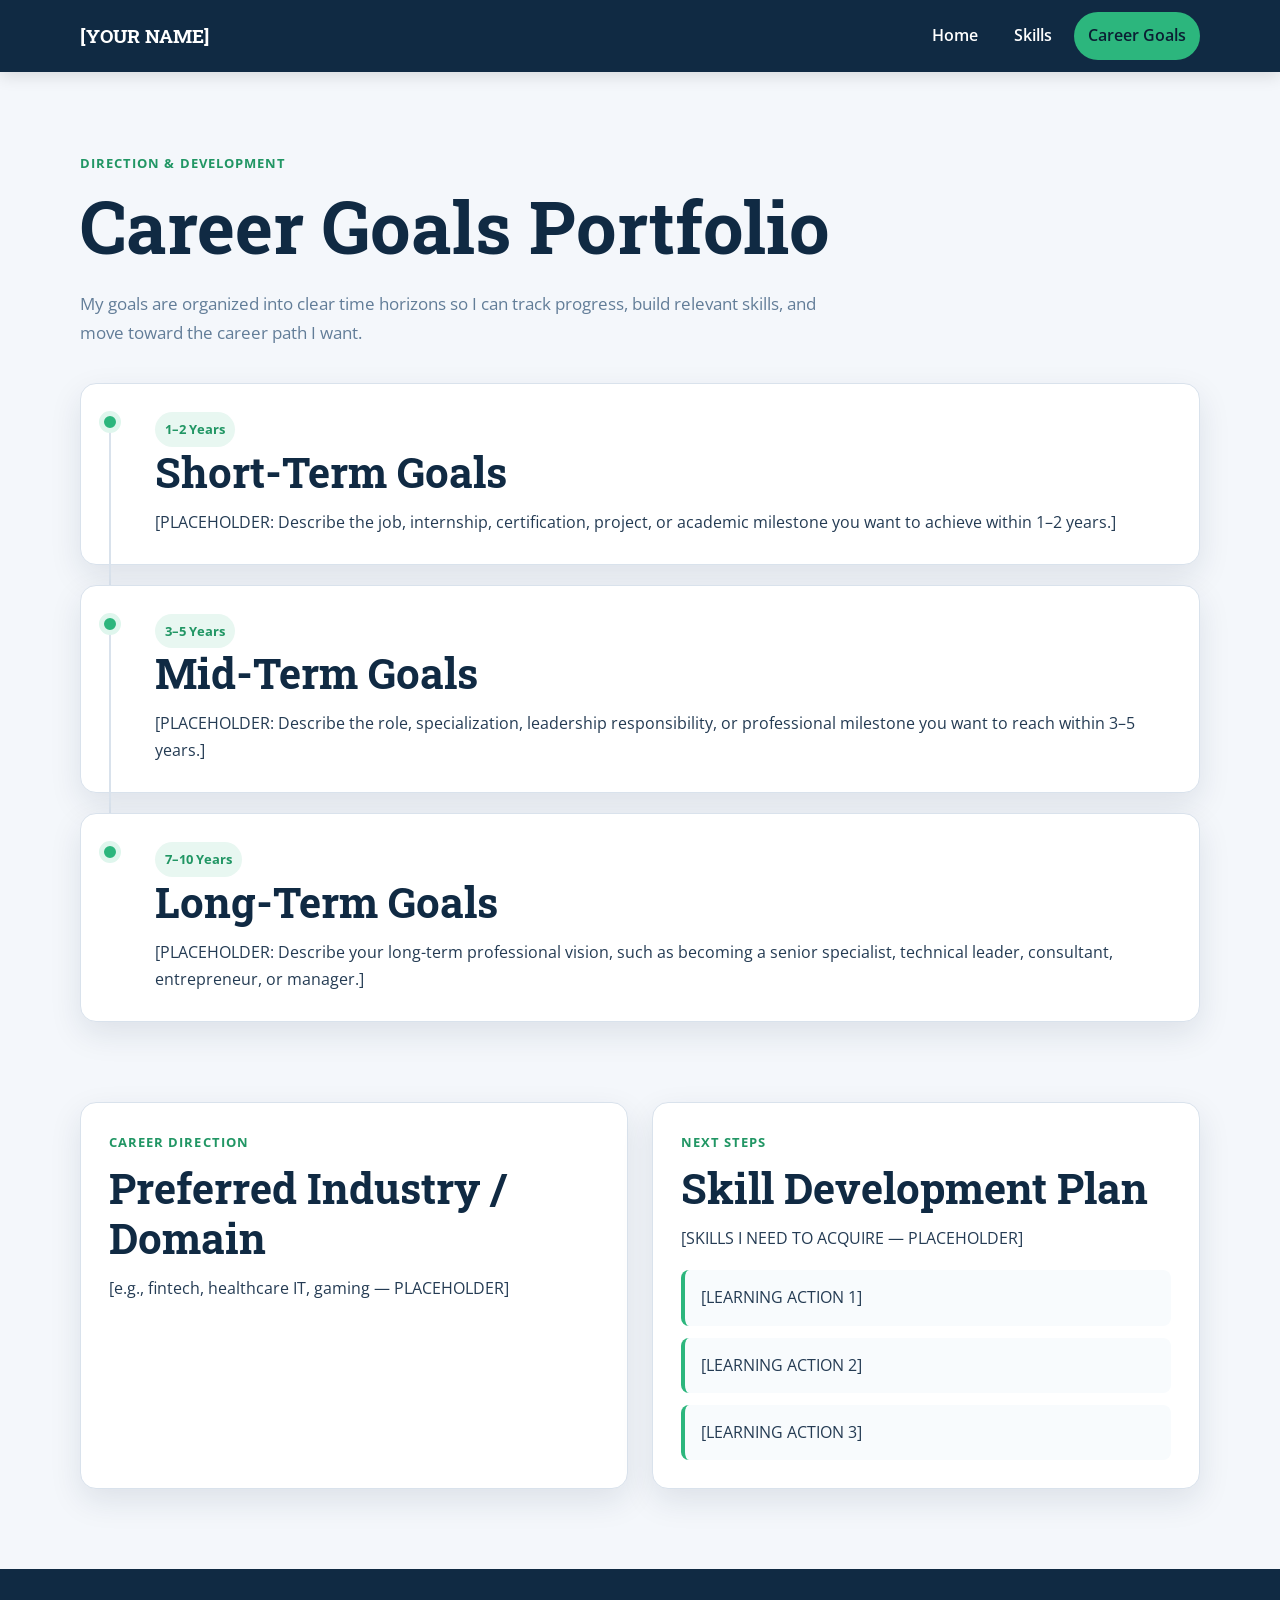
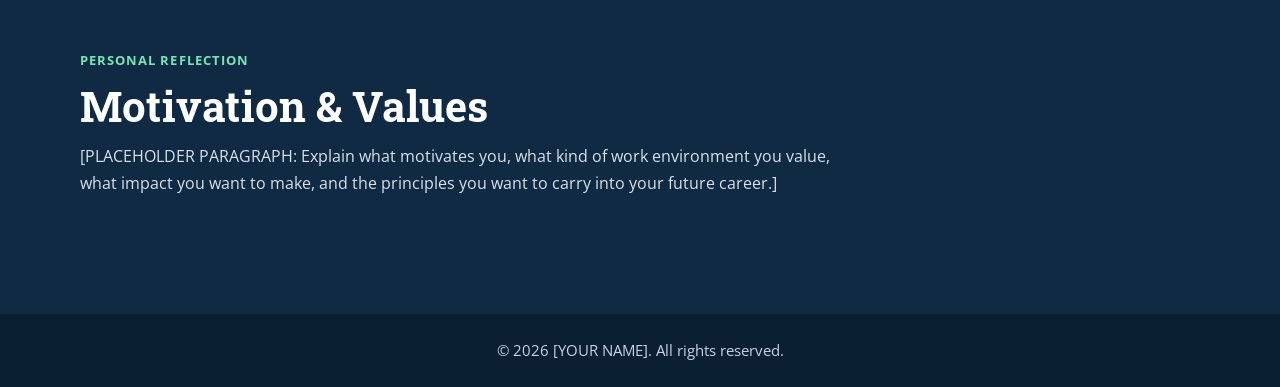
==== goals.html @ 57b277d5 "Add files via upload" ====
<!DOCTYPE html>
<html lang="en">
<head>
  <meta charset="UTF-8">
  <meta name="viewport" content="width=device-width, initial-scale=1.0">
  <meta name="description" content="Career goals portfolio for [YOUR NAME].">
  <title>Career Goals Portfolio | [YOUR NAME]</title>
  <link rel="stylesheet" href="style.css">
</head>
<body>
  <a class="skip-link" href="#main-content">Skip to content</a>

  <header class="site-header">
    <div class="container navbar">
      <a class="brand" href="index.html">[YOUR NAME]</a>
      <nav aria-label="Main navigation">
        <ul class="nav-links">
          <li><a href="index.html">Home</a></li>
          <li><a href="skills.html">Skills</a></li>
          <li><a class="active" href="goals.html">Career Goals</a></li>
        </ul>
      </nav>
    </div>
  </header>

  <main id="main-content">
    <section class="section">
      <div class="container">
        <div class="section-header">
          <div class="eyebrow">Direction &amp; Development</div>
          <h1>Career Goals Portfolio</h1>
          <p class="lead">
            My goals are organized into clear time horizons so I can track progress,
            build relevant skills, and move toward the career path I want.
          </p>
        </div>

        <div class="timeline">
          <article class="card timeline-card">
            <span class="timeline-dot" aria-hidden="true"></span>
            <span class="badge">1–2 Years</span>
            <h2>Short-Term Goals</h2>
            <p>[PLACEHOLDER: Describe the job, internship, certification, project, or academic milestone you want to achieve within 1–2 years.]</p>
          </article>

          <article class="card timeline-card">
            <span class="timeline-dot" aria-hidden="true"></span>
            <span class="badge">3–5 Years</span>
            <h2>Mid-Term Goals</h2>
            <p>[PLACEHOLDER: Describe the role, specialization, leadership responsibility, or professional milestone you want to reach within 3–5 years.]</p>
          </article>

          <article class="card timeline-card">
            <span class="timeline-dot" aria-hidden="true"></span>
            <span class="badge">7–10 Years</span>
            <h2>Long-Term Goals</h2>
            <p>[PLACEHOLDER: Describe your long-term professional vision, such as becoming a senior specialist, technical leader, consultant, entrepreneur, or manager.]</p>
          </article>
        </div>

        <section class="section" style="padding-bottom: 0;">
          <div class="grid grid-2">
            <article class="card">
              <div class="eyebrow">Career Direction</div>
              <h2>Preferred Industry / Domain</h2>
              <p>[e.g., fintech, healthcare IT, gaming — PLACEHOLDER]</p>
            </article>

            <article class="card">
              <div class="eyebrow">Next Steps</div>
              <h2>Skill Development Plan</h2>
              <p>[SKILLS I NEED TO ACQUIRE — PLACEHOLDER]</p>
              <ul class="goal-list" style="margin-top: 18px;">
                <li>[LEARNING ACTION 1]</li>
                <li>[LEARNING ACTION 2]</li>
                <li>[LEARNING ACTION 3]</li>
              </ul>
            </article>
          </div>
        </section>
      </div>
    </section>

    <section class="section reflection">
      <div class="container">
        <div class="section-header">
          <div class="eyebrow">Personal Reflection</div>
          <h2>Motivation &amp; Values</h2>
          <p>
            [PLACEHOLDER PARAGRAPH: Explain what motivates you, what kind of work
            environment you value, what impact you want to make, and the principles
            you want to carry into your future career.]
          </p>
        </div>
      </div>
    </section>
  </main>

  <footer>
    <div class="container">
      &copy; <span id="year">2026</span> [YOUR NAME]. All rights reserved.
    </div>
  </footer>

  <script>
    document.getElementById("year").textContent = new Date().getFullYear();
  </script>
</body>
</html>
---- style.css ----
@import url('https://fonts.googleapis.com/css2?family=Open+Sans:wght@400;500;600;700&family=Roboto+Slab:wght@600;700&display=swap');

:root {
  --navy: #102a43;
  --navy-dark: #0b1f33;
  --accent: #2cb67d;
  --accent-dark: #219664;
  --white: #ffffff;
  --bg: #f4f7fb;
  --surface: #ffffff;
  --text: #243b53;
  --muted: #627d98;
  --border: #d9e2ec;
  --shadow: 0 12px 32px rgba(16, 42, 67, 0.10);
  --radius: 16px;
}

* {
  box-sizing: border-box;
  margin: 0;
  padding: 0;
}

html {
  scroll-behavior: smooth;
}

body {
  font-family: "Open Sans", Arial, sans-serif;
  color: var(--text);
  background: var(--bg);
  line-height: 1.7;
}

a {
  color: inherit;
  text-decoration: none;
}

img {
  max-width: 100%;
  display: block;
}

.container {
  width: min(1120px, 92%);
  margin: 0 auto;
}

/* Navigation */
.site-header {
  background: var(--navy);
  color: var(--white);
  position: sticky;
  top: 0;
  z-index: 1000;
  box-shadow: 0 4px 16px rgba(0, 0, 0, 0.12);
}

.navbar {
  min-height: 72px;
  display: flex;
  align-items: center;
  justify-content: space-between;
  gap: 24px;
}

.brand {
  font-family: "Roboto Slab", Georgia, serif;
  font-size: 1.2rem;
  font-weight: 700;
  white-space: nowrap;
}

.nav-links {
  display: flex;
  list-style: none;
  gap: 8px;
  flex-wrap: wrap;
  justify-content: flex-end;
}

.nav-links a {
  display: inline-block;
  padding: 10px 14px;
  border-radius: 999px;
  font-weight: 600;
  transition: background 0.2s ease, color 0.2s ease;
}

.nav-links a:hover,
.nav-links a.active {
  background: var(--accent);
  color: var(--navy-dark);
}

/* Shared sections */
main {
  min-height: calc(100vh - 150px);
}

.section {
  padding: 80px 0;
}

.section-header {
  max-width: 760px;
  margin-bottom: 36px;
}

.eyebrow {
  color: var(--accent-dark);
  font-weight: 700;
  text-transform: uppercase;
  letter-spacing: 0.08em;
  font-size: 0.82rem;
  margin-bottom: 10px;
}

h1,
h2,
h3 {
  font-family: "Roboto Slab", Georgia, serif;
  line-height: 1.2;
  color: var(--navy);
}

h1 {
  font-size: clamp(2.3rem, 6vw, 4.5rem);
  margin-bottom: 18px;
}

h2 {
  font-size: clamp(1.8rem, 4vw, 2.6rem);
  margin-bottom: 12px;
}

h3 {
  font-size: 1.2rem;
  margin-bottom: 10px;
}

.lead {
  color: var(--muted);
  font-size: 1.08rem;
}

.card {
  background: var(--surface);
  border: 1px solid var(--border);
  border-radius: var(--radius);
  box-shadow: var(--shadow);
  padding: 28px;
}

.grid {
  display: grid;
  gap: 24px;
}

.grid-2 {
  grid-template-columns: repeat(2, minmax(0, 1fr));
}

.grid-3 {
  grid-template-columns: repeat(3, minmax(0, 1fr));
}

.badge {
  display: inline-flex;
  align-items: center;
  gap: 6px;
  padding: 6px 10px;
  border-radius: 999px;
  background: #e8f7f1;
  color: var(--accent-dark);
  font-size: 0.82rem;
  font-weight: 700;
}

.button {
  display: inline-block;
  padding: 12px 18px;
  border-radius: 10px;
  background: var(--accent);
  color: var(--navy-dark);
  font-weight: 700;
  transition: transform 0.2s ease, background 0.2s ease;
}

.button:hover {
  background: #39c98d;
  transform: translateY(-2px);
}

.button.secondary {
  background: transparent;
  color: var(--navy);
  border: 1px solid var(--border);
}

.button.secondary:hover {
  background: var(--white);
}

/* Home */
.hero {
  padding: 92px 0 70px;
  background:
    radial-gradient(circle at top right, rgba(44, 182, 125, 0.18), transparent 35%),
    linear-gradient(180deg, #ffffff 0%, #eef5f9 100%);
}

.hero-layout {
  display: grid;
  grid-template-columns: 1.25fr 0.75fr;
  align-items: center;
  gap: 52px;
}

.hero-copy p {
  max-width: 700px;
  margin-bottom: 24px;
}

.hero-actions {
  display: flex;
  gap: 12px;
  flex-wrap: wrap;
}

.photo-placeholder {
  width: 100%;
  max-width: 380px;
  height: 420px;
  margin: 0 auto;
  border-radius: 24px;
  overflow: hidden;
  background: var(--white);
  border: 1px solid var(--border);
  box-shadow: var(--shadow);
}

.photo-placeholder img {
  width: 100%;
  height: 100%;
  object-fit: cover;
  object-position: center;
}

.contact-list {
  list-style: none;
  display: grid;
  gap: 10px;
  margin-top: 18px;
}

.contact-list strong {
  color: var(--navy);
}

/* Skills */
.skill-category {
  margin-bottom: 28px;
}

.skill-list {
  display: grid;
  gap: 16px;
  margin-top: 16px;
}

.skill-item {
  padding: 18px;
  border: 1px solid var(--border);
  border-radius: 12px;
  background: #fbfdff;
}

.skill-top {
  display: flex;
  justify-content: space-between;
  gap: 16px;
  margin-bottom: 10px;
  align-items: center;
}

.skill-name {
  font-weight: 700;
  color: var(--navy);
}

.skill-context {
  color: var(--muted);
  margin-top: 8px;
  font-size: 0.95rem;
}

.proficiency {
  min-width: 120px;
  text-align: right;
  font-weight: 700;
  font-size: 0.85rem;
  color: var(--accent-dark);
}

.progress {
  height: 9px;
  border-radius: 999px;
  background: #dfe7ee;
  overflow: hidden;
}

.progress span {
  display: block;
  height: 100%;
  background: var(--accent);
  border-radius: inherit;
}

/* Progress examples: 1=20%, 2=40%, 3=60%, 4=80%, 5=100% */
.level-1 span { width: 20%; }
.level-2 span { width: 40%; }
.level-3 span { width: 60%; }
.level-4 span { width: 80%; }
.level-5 span { width: 100%; }

.gap-list,
.goal-list {
  list-style: none;
  display: grid;
  gap: 12px;
}

.gap-list li,
.goal-list li {
  padding: 14px 16px;
  border-left: 4px solid var(--accent);
  background: #f8fbfd;
  border-radius: 8px;
}

/* Goals */
.timeline {
  display: grid;
  gap: 20px;
}

.timeline-card {
  position: relative;
  padding-left: 74px;
}

.timeline-card::before {
  content: "";
  position: absolute;
  left: 28px;
  top: 32px;
  bottom: -32px;
  width: 2px;
  background: var(--border);
}

.timeline-card:last-child::before {
  display: none;
}

.timeline-dot {
  position: absolute;
  left: 18px;
  top: 27px;
  width: 22px;
  height: 22px;
  border-radius: 50%;
  background: var(--accent);
  border: 5px solid #dff6ed;
}

.reflection {
  background: var(--navy);
  color: var(--white);
}

.reflection h2,
.reflection h3 {
  color: var(--white);
}

.reflection p {
  color: #d9e2ec;
}

.reflection .eyebrow {
  color: #79e2b6;
}

footer {
  background: var(--navy-dark);
  color: #c8d3df;
  text-align: center;
  padding: 24px 0;
  font-size: 0.92rem;
}

/* Accessibility */
.skip-link {
  position: absolute;
  left: -9999px;
  top: auto;
}

.skip-link:focus {
  left: 12px;
  top: 12px;
  z-index: 2000;
  background: var(--white);
  color: var(--navy);
  padding: 10px 14px;
  border-radius: 8px;
}

/* Responsive */
@media (max-width: 900px) {
  .hero-layout,
  .grid-3 {
    grid-template-columns: 1fr;
  }

  .grid-2 {
    grid-template-columns: 1fr;
  }

  .photo-placeholder {
    min-height: 260px;
  }
}

@media (max-width: 680px) {
  .navbar {
    align-items: flex-start;
    padding: 14px 0;
    flex-direction: column;
  }

  .nav-links {
    width: 100%;
    justify-content: flex-start;
  }

  .nav-links a {
    padding: 8px 11px;
    font-size: 0.92rem;
  }

  .hero {
    padding-top: 58px;
  }

  .section {
    padding: 58px 0;
  }

  .card {
    padding: 22px;
  }

  .timeline-card {
    padding-left: 56px;
  }

  .timeline-card::before {
    left: 20px;
  }

  .timeline-dot {
    left: 10px;
  }

  .skill-top {
    flex-direction: column;
    align-items: flex-start;
  }

  .proficiency {
    text-align: left;
  }
}
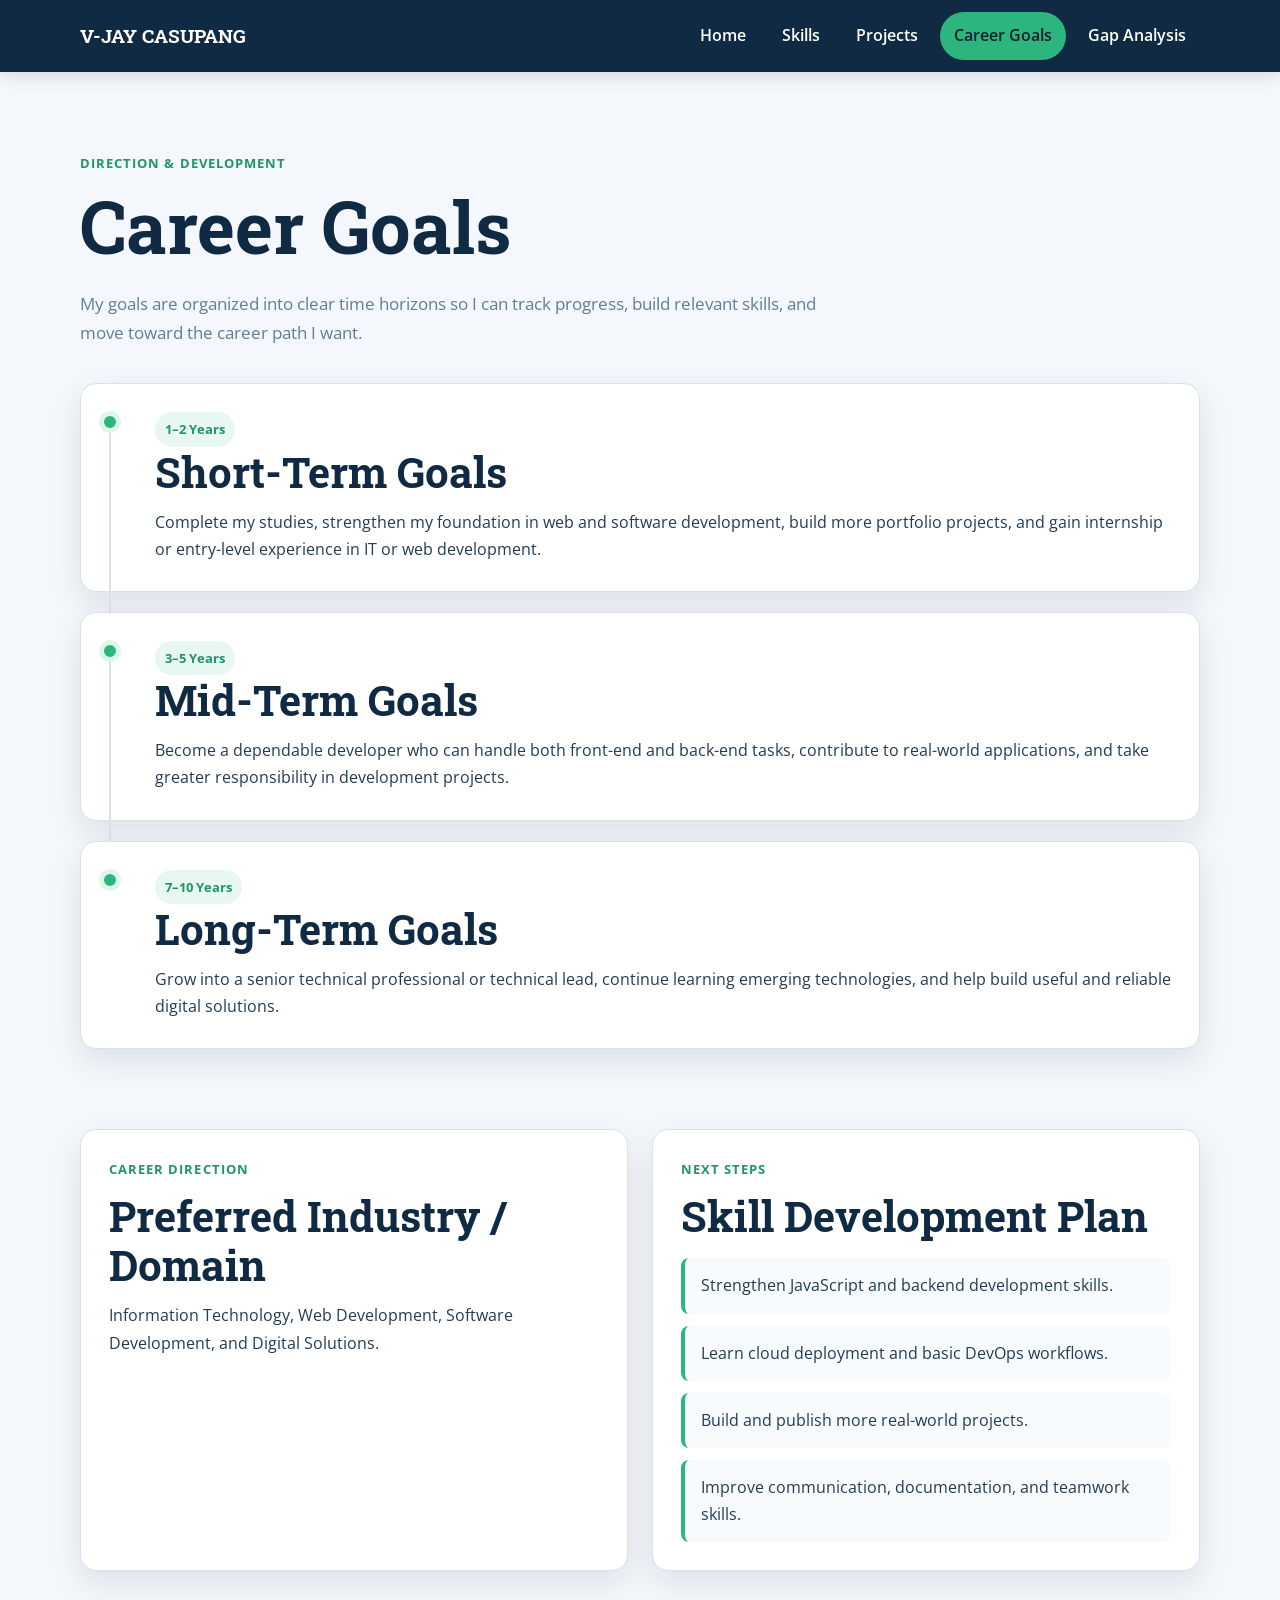
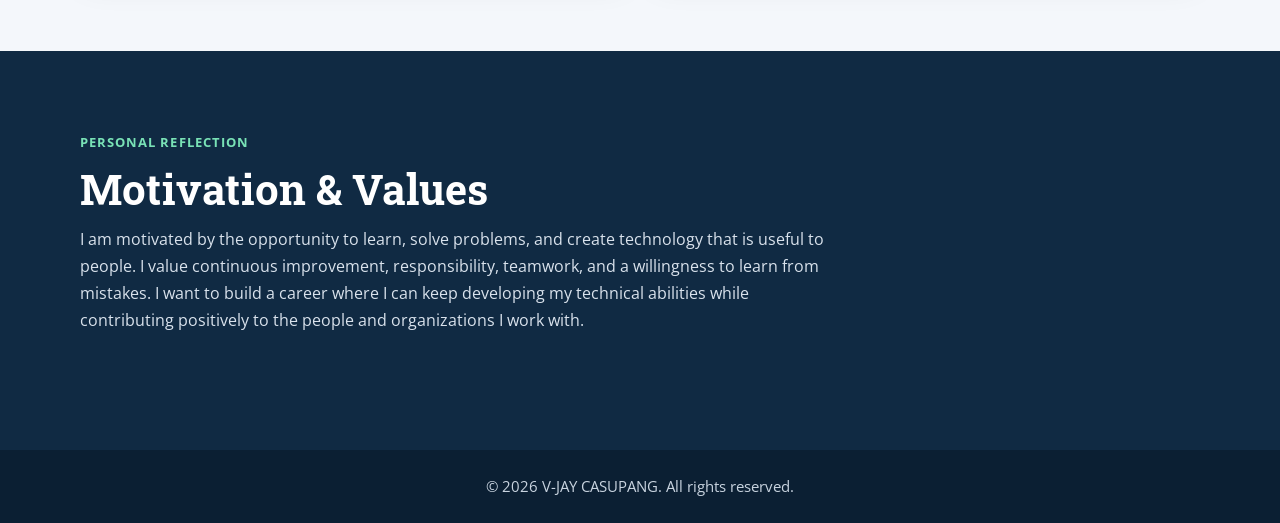
==== commit 2220dbbb: "Update goals.html" ====
--- a/goals.html
+++ b/goals.html
@@ -1,109 +1,15 @@
 <!DOCTYPE html>
 <html lang="en">
-<head>
-  <meta charset="UTF-8">
-  <meta name="viewport" content="width=device-width, initial-scale=1.0">
-  <meta name="description" content="Career goals portfolio for [YOUR NAME].">
-  <title>Career Goals Portfolio | [YOUR NAME]</title>
-  <link rel="stylesheet" href="style.css">
-</head>
-<body>
-  <a class="skip-link" href="#main-content">Skip to content</a>
-
-  <header class="site-header">
-    <div class="container navbar">
-      <a class="brand" href="index.html">[YOUR NAME]</a>
-      <nav aria-label="Main navigation">
-        <ul class="nav-links">
-          <li><a href="index.html">Home</a></li>
-          <li><a href="skills.html">Skills</a></li>
-          <li><a class="active" href="goals.html">Career Goals</a></li>
-        </ul>
-      </nav>
-    </div>
-  </header>
-
-  <main id="main-content">
-    <section class="section">
-      <div class="container">
-        <div class="section-header">
-          <div class="eyebrow">Direction &amp; Development</div>
-          <h1>Career Goals Portfolio</h1>
-          <p class="lead">
-            My goals are organized into clear time horizons so I can track progress,
-            build relevant skills, and move toward the career path I want.
-          </p>
-        </div>
-
-        <div class="timeline">
-          <article class="card timeline-card">
-            <span class="timeline-dot" aria-hidden="true"></span>
-            <span class="badge">1–2 Years</span>
-            <h2>Short-Term Goals</h2>
-            <p>[PLACEHOLDER: Describe the job, internship, certification, project, or academic milestone you want to achieve within 1–2 years.]</p>
-          </article>
-
-          <article class="card timeline-card">
-            <span class="timeline-dot" aria-hidden="true"></span>
-            <span class="badge">3–5 Years</span>
-            <h2>Mid-Term Goals</h2>
-            <p>[PLACEHOLDER: Describe the role, specialization, leadership responsibility, or professional milestone you want to reach within 3–5 years.]</p>
-          </article>
-
-          <article class="card timeline-card">
-            <span class="timeline-dot" aria-hidden="true"></span>
-            <span class="badge">7–10 Years</span>
-            <h2>Long-Term Goals</h2>
-            <p>[PLACEHOLDER: Describe your long-term professional vision, such as becoming a senior specialist, technical leader, consultant, entrepreneur, or manager.]</p>
-          </article>
-        </div>
-
-        <section class="section" style="padding-bottom: 0;">
-          <div class="grid grid-2">
-            <article class="card">
-              <div class="eyebrow">Career Direction</div>
-              <h2>Preferred Industry / Domain</h2>
-              <p>[e.g., fintech, healthcare IT, gaming — PLACEHOLDER]</p>
-            </article>
-
-            <article class="card">
-              <div class="eyebrow">Next Steps</div>
-              <h2>Skill Development Plan</h2>
-              <p>[SKILLS I NEED TO ACQUIRE — PLACEHOLDER]</p>
-              <ul class="goal-list" style="margin-top: 18px;">
-                <li>[LEARNING ACTION 1]</li>
-                <li>[LEARNING ACTION 2]</li>
-                <li>[LEARNING ACTION 3]</li>
-              </ul>
-            </article>
-          </div>
-        </section>
-      </div>
-    </section>
-
-    <section class="section reflection">
-      <div class="container">
-        <div class="section-header">
-          <div class="eyebrow">Personal Reflection</div>
-          <h2>Motivation &amp; Values</h2>
-          <p>
-            [PLACEHOLDER PARAGRAPH: Explain what motivates you, what kind of work
-            environment you value, what impact you want to make, and the principles
-            you want to carry into your future career.]
-          </p>
-        </div>
-      </div>
-    </section>
-  </main>
-
-  <footer>
-    <div class="container">
-      &copy; <span id="year">2026</span> [YOUR NAME]. All rights reserved.
-    </div>
-  </footer>
-
-  <script>
-    document.getElementById("year").textContent = new Date().getFullYear();
-  </script>
-</body>
-</html>
+<head><meta charset="UTF-8"><meta name="viewport" content="width=device-width, initial-scale=1.0"><meta name="description" content="Career goals portfolio for V-JAY CASUPANG."><title>Career Goals | V-JAY CASUPANG</title><link rel="stylesheet" href="style.css"></head>
+<body><a class="skip-link" href="#main-content">Skip to content</a>
+<header class="site-header"><div class="container navbar"><a class="brand" href="index.html">V-JAY CASUPANG</a><nav aria-label="Main navigation"><ul class="nav-links"><li><a href="index.html">Home</a></li><li><a href="skills.html">Skills</a></li><li><a href="projects.html">Projects</a></li><li><a class="active" href="goals.html">Career Goals</a></li><li><a href="gap-analysis.html">Gap Analysis</a></li></ul></nav></div></header>
+<main id="main-content"><section class="section"><div class="container"><div class="section-header"><div class="eyebrow">Direction &amp; Development</div><h1>Career Goals</h1><p class="lead">My goals are organized into clear time horizons so I can track progress, build relevant skills, and move toward the career path I want.</p></div>
+<div class="timeline">
+<article class="card timeline-card"><span class="timeline-dot" aria-hidden="true"></span><span class="badge">1–2 Years</span><h2>Short-Term Goals</h2><p>Complete my studies, strengthen my foundation in web and software development, build more portfolio projects, and gain internship or entry-level experience in IT or web development.</p></article>
+<article class="card timeline-card"><span class="timeline-dot" aria-hidden="true"></span><span class="badge">3–5 Years</span><h2>Mid-Term Goals</h2><p>Become a dependable developer who can handle both front-end and back-end tasks, contribute to real-world applications, and take greater responsibility in development projects.</p></article>
+<article class="card timeline-card"><span class="timeline-dot" aria-hidden="true"></span><span class="badge">7–10 Years</span><h2>Long-Term Goals</h2><p>Grow into a senior technical professional or technical lead, continue learning emerging technologies, and help build useful and reliable digital solutions.</p></article>
+</div>
+<section class="section" style="padding-bottom:0"><div class="grid grid-2"><article class="card"><div class="eyebrow">Career Direction</div><h2>Preferred Industry / Domain</h2><p>Information Technology, Web Development, Software Development, and Digital Solutions.</p></article><article class="card"><div class="eyebrow">Next Steps</div><h2>Skill Development Plan</h2><ul class="goal-list" style="margin-top:18px"><li>Strengthen JavaScript and backend development skills.</li><li>Learn cloud deployment and basic DevOps workflows.</li><li>Build and publish more real-world projects.</li><li>Improve communication, documentation, and teamwork skills.</li></ul></article></div></section>
+</div></section>
+<section class="section reflection"><div class="container"><div class="section-header"><div class="eyebrow">Personal Reflection</div><h2>Motivation &amp; Values</h2><p>I am motivated by the opportunity to learn, solve problems, and create technology that is useful to people. I value continuous improvement, responsibility, teamwork, and a willingness to learn from mistakes. I want to build a career where I can keep developing my technical abilities while contributing positively to the people and organizations I work with.</p></div></div></section>
+</main><footer><div class="container">&copy; <span id="year">2026</span> V-JAY CASUPANG. All rights reserved.</div></footer><script>document.getElementById("year").textContent = new Date().getFullYear();</script></body></html>
